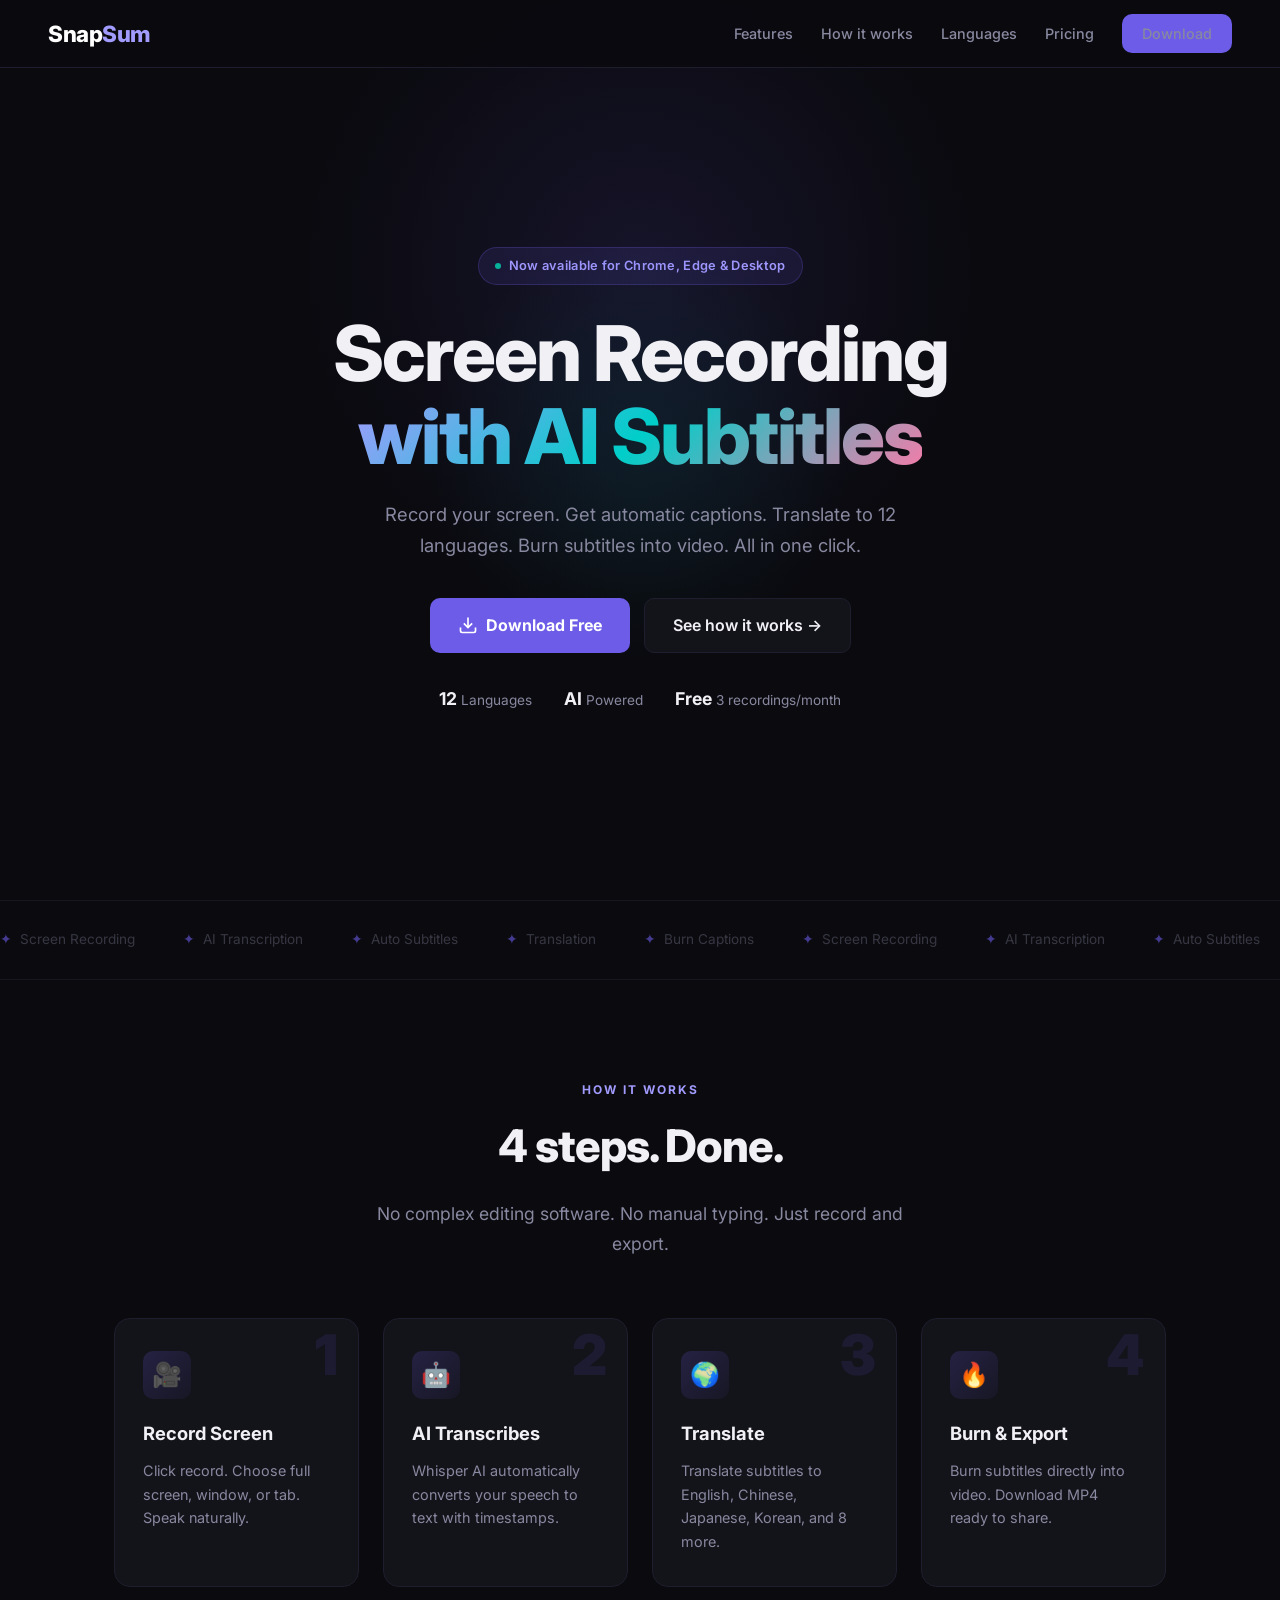
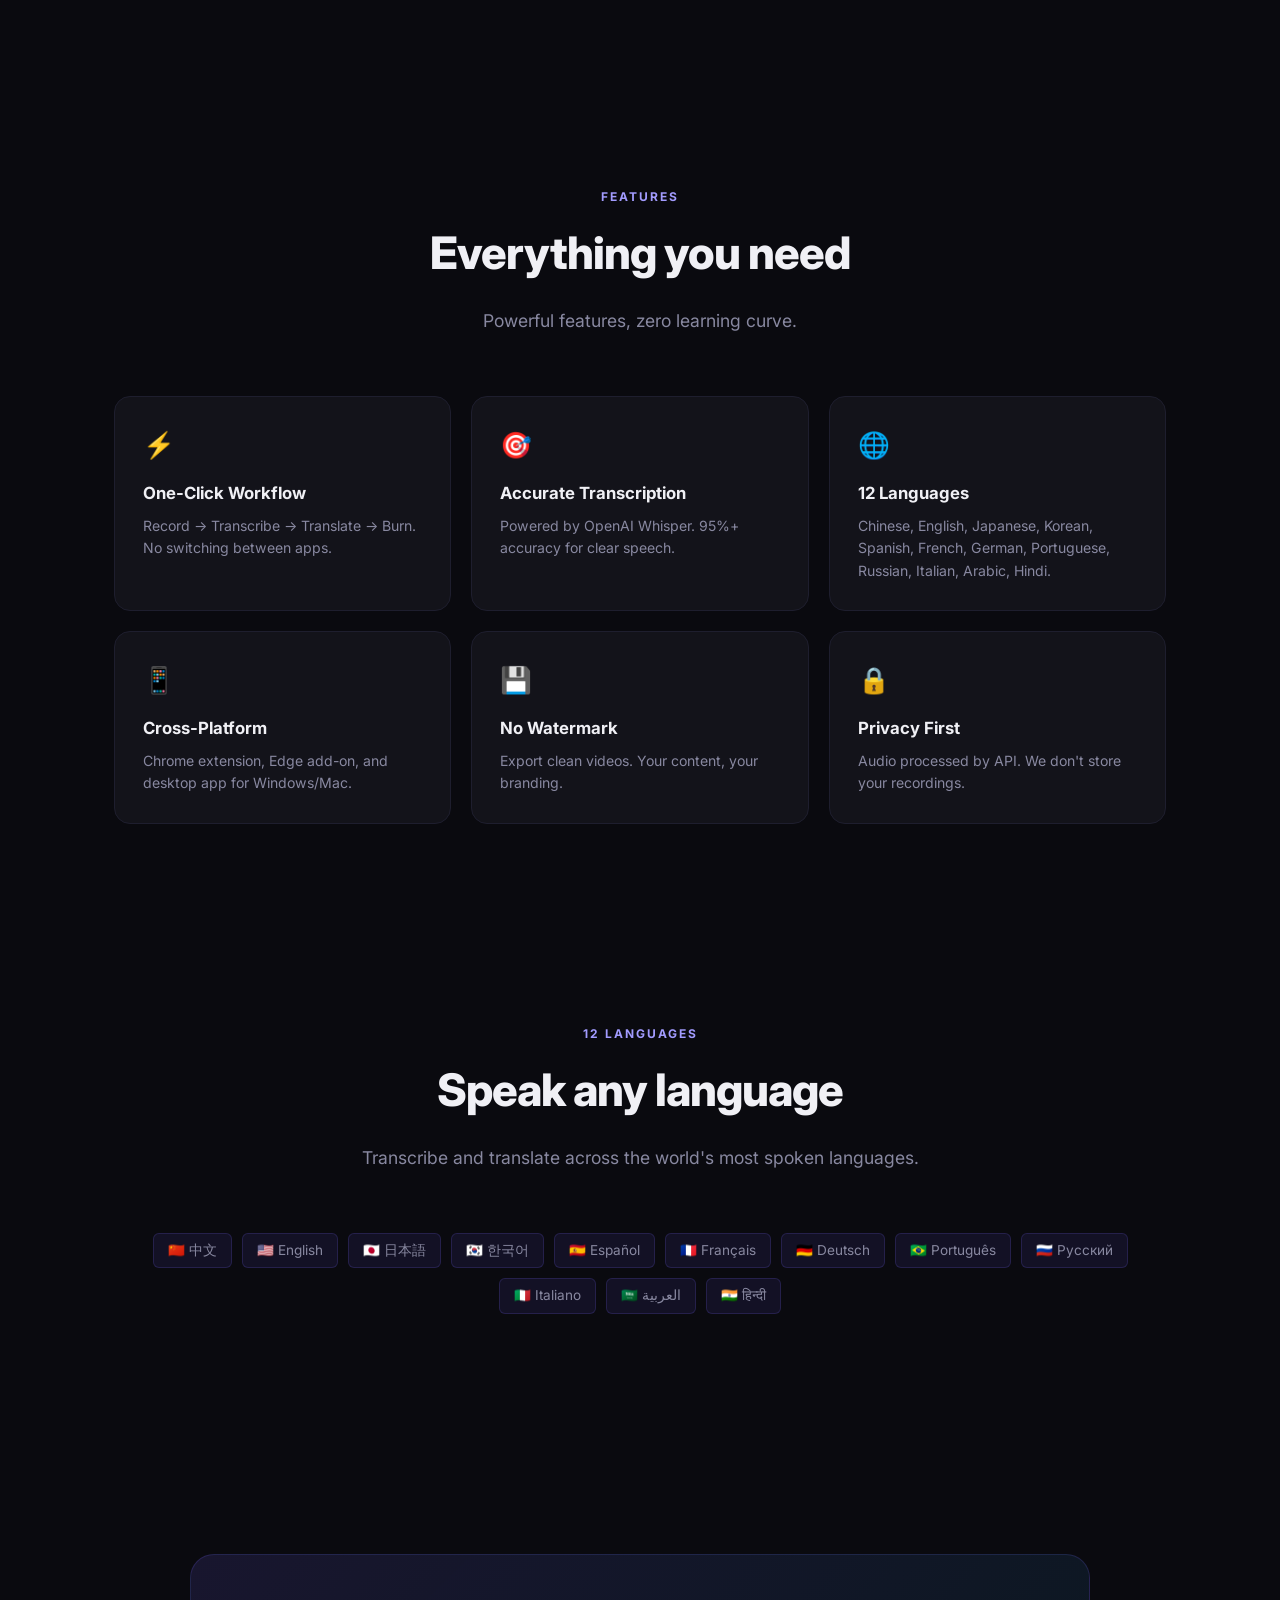
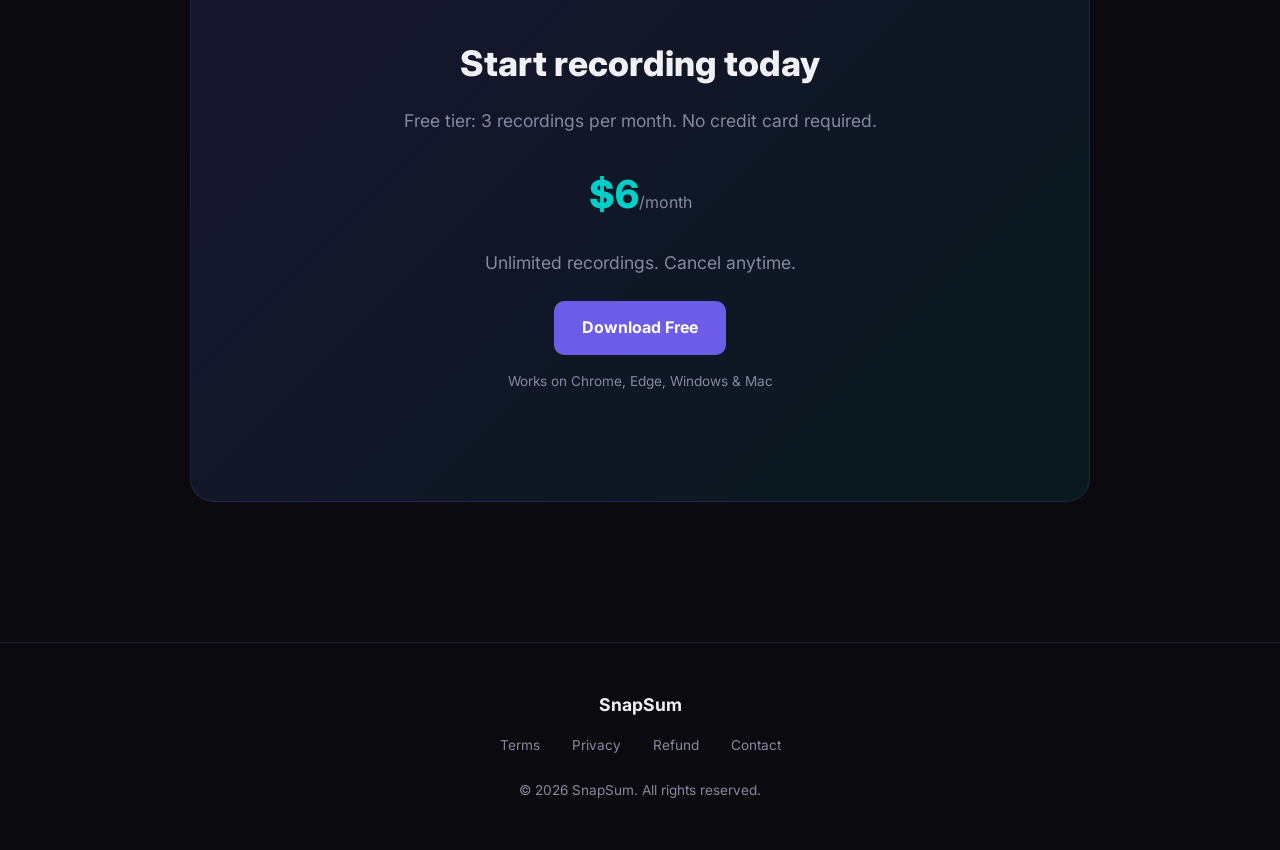
==== index.html @ 82923661 "Initial commit - SnapSum website" ====
<!DOCTYPE html>
<html lang="en">
<head>
  <meta charset="UTF-8">
  <meta name="viewport" content="width=device-width, initial-scale=1.0">
  <title>SnapSum — AI Screen Recording, Transcribe & Subtitle in One Click</title>
  <meta name="description" content="Record your screen, transcribe speech to text, translate subtitles, and burn captions into video. Works on Chrome, Edge & Desktop. Free 3 recordings/month.">
  <meta name="keywords" content="screen recorder, auto caption, subtitle, transcription, AI, screen recording, Loom alternative, video subtitle">
  <meta property="og:title" content="SnapSum — AI Screen Recording & Subtitles">
  <meta property="og:description" content="Screen → Transcribe → Translate → Burn Subtitles. One click.">
  <meta property="og:type" content="website">
  <meta property="og:url" content="https://snap-sum.com/">
  <link rel="canonical" href="https://snap-sum.com/">
  <link rel="preconnect" href="https://fonts.googleapis.com">
  <link href="https://fonts.googleapis.com/css2?family=Inter:wght@400;500;600;700;800&display=swap" rel="stylesheet">
  <link rel="stylesheet" href="style.css">
</head>
<body>
  <!-- NAV -->
  <nav>
    <a href="/" class="nav-logo">Snap<span>Sum</span></a>
    <div class="nav-links">
      <a href="#features">Features</a>
      <a href="#how">How it works</a>
      <a href="#languages">Languages</a>
      <a href="/pricing.html">Pricing</a>
      <a href="/download.html" class="btn-nav">Download</a>
    </div>
    <button class="nav-menu" onclick="toggleMenu()">☰</button>
  </nav>

  <!-- HERO -->
  <section class="hero">
    <div class="hero-badge">
      <span class="badge-dot"></span>
      Now available for Chrome, Edge & Desktop
    </div>
    <h1>Screen Recording<br><span class="gradient">with AI Subtitles</span></h1>
    <p class="hero-sub">Record your screen. Get automatic captions. Translate to 12 languages. Burn subtitles into video. All in one click.</p>
    <div class="hero-actions">
      <a href="/download.html" class="btn-primary">
        <svg width="20" height="20" viewBox="0 0 24 24" fill="none" stroke="currentColor" stroke-width="2">
          <path d="M21 15v4a2 2 0 0 1-2 2H5a2 2 0 0 1-2-2v-4"/>
          <polyline points="7 10 12 15 17 10"/>
          <line x1="12" y1="15" x2="12" y2="3"/>
        </svg>
        Download Free
      </a>
      <a href="#how" class="btn-secondary">See how it works →</a>
    </div>
    <div class="hero-stats">
      <div><strong>12</strong> Languages</div>
      <div><strong>AI</strong> Powered</div>
      <div><strong>Free</strong> 3 recordings/month</div>
    </div>
  </section>

  <!-- MARQUEE -->
  <section class="marquee-section">
    <div class="marquee-track">
      <span>Screen Recording</span>
      <span>AI Transcription</span>
      <span>Auto Subtitles</span>
      <span>Translation</span>
      <span>Burn Captions</span>
      <span>Screen Recording</span>
      <span>AI Transcription</span>
      <span>Auto Subtitles</span>
      <span>Translation</span>
      <span>Burn Captions</span>
    </div>
  </section>

  <!-- HOW IT WORKS -->
  <section id="how" class="section">
    <div class="section-label">HOW IT WORKS</div>
    <h2 class="section-title">4 steps. Done.</h2>
    <p class="section-desc">No complex editing software. No manual typing. Just record and export.</p>
    
    <div class="steps-grid">
      <div class="step-card">
        <div class="step-num">1</div>
        <div class="step-icon">🎥</div>
        <h3>Record Screen</h3>
        <p>Click record. Choose full screen, window, or tab. Speak naturally.</p>
      </div>
      <div class="step-card">
        <div class="step-num">2</div>
        <div class="step-icon">🤖</div>
        <h3>AI Transcribes</h3>
        <p>Whisper AI automatically converts your speech to text with timestamps.</p>
      </div>
      <div class="step-card">
        <div class="step-num">3</div>
        <div class="step-icon">🌍</div>
        <h3>Translate</h3>
        <p>Translate subtitles to English, Chinese, Japanese, Korean, and 8 more.</p>
      </div>
      <div class="step-card">
        <div class="step-num">4</div>
        <div class="step-icon">🔥</div>
        <h3>Burn & Export</h3>
        <p>Burn subtitles directly into video. Download MP4 ready to share.</p>
      </div>
    </div>
  </section>

  <!-- FEATURES -->
  <section id="features" class="section">
    <div class="section-label">FEATURES</div>
    <h2 class="section-title">Everything you need</h2>
    <p class="section-desc">Powerful features, zero learning curve.</p>
    
    <div class="features-grid">
      <div class="feature-card">
        <div class="feature-icon">⚡</div>
        <h3>One-Click Workflow</h3>
        <p>Record → Transcribe → Translate → Burn. No switching between apps.</p>
      </div>
      <div class="feature-card">
        <div class="feature-icon">🎯</div>
        <h3>Accurate Transcription</h3>
        <p>Powered by OpenAI Whisper. 95%+ accuracy for clear speech.</p>
      </div>
      <div class="feature-card">
        <div class="feature-icon">🌐</div>
        <h3>12 Languages</h3>
        <p>Chinese, English, Japanese, Korean, Spanish, French, German, Portuguese, Russian, Italian, Arabic, Hindi.</p>
      </div>
      <div class="feature-card">
        <div class="feature-icon">📱</div>
        <h3>Cross-Platform</h3>
        <p>Chrome extension, Edge add-on, and desktop app for Windows/Mac.</p>
      </div>
      <div class="feature-card">
        <div class="feature-icon">💾</div>
        <h3>No Watermark</h3>
        <p>Export clean videos. Your content, your branding.</p>
      </div>
      <div class="feature-card">
        <div class="feature-icon">🔒</div>
        <h3>Privacy First</h3>
        <p>Audio processed by API. We don't store your recordings.</p>
      </div>
    </div>
  </section>

  <!-- LANGUAGES -->
  <section id="languages" class="section">
    <div class="section-label">12 LANGUAGES</div>
    <h2 class="section-title">Speak any language</h2>
    <p class="section-desc">Transcribe and translate across the world's most spoken languages.</p>
    
    <div class="lang-grid">
      <span class="lang-tag">🇨🇳 中文</span>
      <span class="lang-tag">🇺🇸 English</span>
      <span class="lang-tag">🇯🇵 日本語</span>
      <span class="lang-tag">🇰🇷 한국어</span>
      <span class="lang-tag">🇪🇸 Español</span>
      <span class="lang-tag">🇫🇷 Français</span>
      <span class="lang-tag">🇩🇪 Deutsch</span>
      <span class="lang-tag">🇧🇷 Português</span>
      <span class="lang-tag">🇷🇺 Русский</span>
      <span class="lang-tag">🇮🇹 Italiano</span>
      <span class="lang-tag">🇸🇦 العربية</span>
      <span class="lang-tag">🇮🇳 हिन्दी</span>
    </div>
  </section>

  <!-- CTA -->
  <section class="section">
    <div class="cta-section">
      <h2>Start recording today</h2>
      <p>Free tier: 3 recordings per month. No credit card required.</p>
      <div class="cta-price">$6<span>/month</span></div>
      <p style="color: var(--text-muted); margin-bottom: 24px;">Unlimited recordings. Cancel anytime.</p>
      <a href="/download.html" class="btn-primary">Download Free</a>
      <p style="margin-top: 16px; font-size: 0.85rem; color: var(--text-muted);">
        Works on Chrome, Edge, Windows & Mac
      </p>
    </div>
  </section>

  <!-- FOOTER -->
  <footer>
    <div class="footer-brand">SnapSum</div>
    <div class="footer-links">
      <a href="/terms.html">Terms</a>
      <a href="/privacy.html">Privacy</a>
      <a href="/refund.html">Refund</a>
      <a href="mailto:support@snap-sum.com">Contact</a>
    </div>
    <p>© 2026 SnapSum. All rights reserved.</p>
  </footer>

  <script src="script.js"></script>
</body>
</html>
---- style.css ----
/* ===================================
   SnapSum - Main Stylesheet
   =================================== */

:root {
  --bg: #0a0a0f;
  --surface: #13131a;
  --surface-hover: #1a1a24;
  --border: #1e1e2e;
  --border-hover: #2a2a3a;
  --primary: #6c5ce7;
  --primary-light: #a29bfe;
  --primary-dark: #5a4bd4;
  --accent: #00cec9;
  --accent-secondary: #fd79a8;
  --text: #f0f0f5;
  --text-muted: #8888a0;
  --text-dim: #555566;
  --green: #00b894;
  --red: #ff7675;
  --yellow: #fdcb6e;
  
  --radius-sm: 6px;
  --radius-md: 10px;
  --radius-lg: 16px;
  --radius-xl: 24px;
  
  --shadow-sm: 0 2px 8px rgba(0,0,0,0.2);
  --shadow-md: 0 8px 24px rgba(0,0,0,0.3);
  --shadow-lg: 0 16px 48px rgba(0,0,0,0.4);
  --shadow-glow: 0 0 40px rgba(108,92,231,0.2);
}

* {
  margin: 0;
  padding: 0;
  box-sizing: border-box;
}

html {
  scroll-behavior: smooth;
}

body {
  font-family: 'Inter', -apple-system, BlinkMacSystemFont, 'Segoe UI', Roboto, sans-serif;
  background: var(--bg);
  color: var(--text);
  line-height: 1.6;
  overflow-x: hidden;
  font-size: 16px;
  -webkit-font-smoothing: antialiased;
  -moz-osx-font-smoothing: grayscale;
}

/* ===================================
   NAVIGATION
   =================================== */
nav {
  position: fixed;
  top: 0;
  left: 0;
  right: 0;
  z-index: 1000;
  display: flex;
  align-items: center;
  justify-content: space-between;
  padding: 14px 48px;
  background: rgba(10,10,15,0.85);
  backdrop-filter: blur(16px);
  border-bottom: 1px solid var(--border);
}

.nav-logo {
  font-size: 1.4rem;
  font-weight: 800;
  color: #fff;
  text-decoration: none;
  letter-spacing: -0.5px;
}

.nav-logo span {
  color: var(--primary-light);
}

.nav-links {
  display: flex;
  gap: 28px;
  align-items: center;
}

.nav-links a {
  color: var(--text-muted);
  text-decoration: none;
  font-size: 0.9rem;
  font-weight: 500;
  transition: color 0.2s;
}

.nav-links a:hover,
.nav-links a.active {
  color: var(--text);
}

.btn-nav {
  background: var(--primary);
  color: #fff;
  padding: 8px 20px;
  border-radius: var(--radius-md);
  font-weight: 600;
  font-size: 0.85rem;
  text-decoration: none;
  transition: all 0.2s;
  border: none;
  cursor: pointer;
}

.btn-nav:hover {
  background: var(--primary-light);
  transform: translateY(-1px);
}

.nav-menu {
  display: none;
  background: none;
  border: none;
  color: var(--text);
  font-size: 1.5rem;
  cursor: pointer;
}

/* ===================================
   HERO SECTION
   =================================== */
.hero {
  min-height: 100vh;
  display: flex;
  flex-direction: column;
  align-items: center;
  justify-content: center;
  text-align: center;
  padding: 140px 24px 80px;
  position: relative;
}

.hero::before {
  content: '';
  position: absolute;
  top: 30%;
  left: 50%;
  transform: translate(-50%, -50%);
  width: 800px;
  height: 800px;
  background: radial-gradient(circle, rgba(108,92,231,0.12) 0%, transparent 60%);
  pointer-events: none;
}

.hero::after {
  content: '';
  position: absolute;
  top: 50%;
  left: 50%;
  transform: translate(-50%, -50%);
  width: 600px;
  height: 600px;
  background: radial-gradient(circle, rgba(0,206,201,0.08) 0%, transparent 50%);
  pointer-events: none;
}

.hero-badge {
  display: inline-flex;
  align-items: center;
  gap: 8px;
  background: rgba(108,92,231,0.12);
  border: 1px solid rgba(108,92,231,0.25);
  color: var(--primary-light);
  font-size: 0.8rem;
  font-weight: 600;
  padding: 8px 16px;
  border-radius: 999px;
  margin-bottom: 28px;
  letter-spacing: 0.3px;
}

.badge-dot {
  width: 6px;
  height: 6px;
  background: var(--green);
  border-radius: 50%;
  animation: pulse 2s infinite;
}

@keyframes pulse {
  0%, 100% { opacity: 1; }
  50% { opacity: 0.4; }
}

h1 {
  font-size: clamp(2.8rem, 7vw, 4.8rem);
  font-weight: 800;
  line-height: 1.08;
  letter-spacing: -2px;
  margin-bottom: 20px;
  position: relative;
  z-index: 1;
}

.gradient {
  background: linear-gradient(135deg, var(--primary-light) 0%, var(--accent) 50%, var(--accent-secondary) 100%);
  -webkit-background-clip: text;
  -webkit-text-fill-color: transparent;
  background-clip: text;
}

.hero-sub {
  font-size: 1.15rem;
  color: var(--text-muted);
  max-width: 540px;
  margin-bottom: 36px;
  line-height: 1.7;
  position: relative;
  z-index: 1;
}

.hero-actions {
  display: flex;
  gap: 14px;
  flex-wrap: wrap;
  justify-content: center;
  margin-bottom: 32px;
  position: relative;
  z-index: 1;
}

.btn-primary {
  display: inline-flex;
  align-items: center;
  gap: 8px;
  background: var(--primary);
  color: #fff;
  padding: 14px 28px;
  border-radius: var(--radius-md);
  font-size: 1rem;
  font-weight: 700;
  text-decoration: none;
  transition: all 0.25s;
  border: none;
  cursor: pointer;
}

.btn-primary:hover {
  background: var(--primary-light);
  transform: translateY(-2px);
  box-shadow: 0 8px 30px rgba(108,92,231,0.35);
}

.btn-primary:disabled {
  opacity: 0.5;
  cursor: not-allowed;
  transform: none;
}

.btn-secondary {
  display: inline-flex;
  align-items: center;
  gap: 8px;
  background: var(--surface);
  color: var(--text);
  padding: 14px 28px;
  border-radius: var(--radius-md);
  font-size: 1rem;
  font-weight: 600;
  text-decoration: none;
  transition: all 0.25s;
  border: 1px solid var(--border);
}

.btn-secondary:hover {
  border-color: var(--primary-light);
  transform: translateY(-2px);
  background: var(--surface-hover);
}

.hero-stats {
  display: flex;
  gap: 32px;
  justify-content: center;
  color: var(--text-muted);
  font-size: 0.85rem;
  position: relative;
  z-index: 1;
}

.hero-stats strong {
  color: var(--text);
  font-size: 1.1rem;
}

/* ===================================
   MARQUEE
   =================================== */
.marquee-section {
  padding: 28px 0;
  border-top: 1px solid var(--border);
  border-bottom: 1px solid var(--border);
  overflow: hidden;
  opacity: 0.6;
}

.marquee-track {
  display: flex;
  gap: 48px;
  white-space: nowrap;
  animation: marquee 25s linear infinite;
  font-size: 0.85rem;
  color: var(--text-dim);
}

@keyframes marquee {
  0% { transform: translateX(0); }
  100% { transform: translateX(-50%); }
}

.marquee-track span::before {
  content: '✦';
  color: var(--primary);
  margin-right: 8px;
}

/* ===================================
   SECTIONS
   =================================== */
.section {
  padding: 100px 24px;
  max-width: 1100px;
  margin: 0 auto;
}

.section-label {
  font-size: 0.75rem;
  font-weight: 700;
  letter-spacing: 2px;
  text-transform: uppercase;
  color: var(--primary-light);
  margin-bottom: 12px;
  text-align: center;
}

.section-title {
  font-size: clamp(2rem, 4vw, 2.8rem);
  font-weight: 800;
  letter-spacing: -1px;
  margin-bottom: 16px;
  text-align: center;
}

.section-desc {
  color: var(--text-muted);
  font-size: 1.1rem;
  max-width: 560px;
  margin: 0 auto 60px;
  text-align: center;
  line-height: 1.7;
}

/* ===================================
   STEPS GRID
   =================================== */
.steps-grid {
  display: grid;
  grid-template-columns: repeat(auto-fit, minmax(240px, 1fr));
  gap: 24px;
}

.step-card {
  background: var(--surface);
  border: 1px solid var(--border);
  border-radius: var(--radius-lg);
  padding: 32px 28px;
  transition: all 0.3s;
  position: relative;
  overflow: hidden;
}

.step-card:hover {
  border-color: var(--primary);
  transform: translateY(-4px);
  box-shadow: var(--shadow-md);
}

.step-num {
  font-size: 3.5rem;
  font-weight: 900;
  color: rgba(108,92,231,0.12);
  position: absolute;
  top: 8px;
  right: 20px;
  line-height: 1;
}

.step-icon {
  width: 48px;
  height: 48px;
  background: linear-gradient(135deg, rgba(108,92,231,0.2), rgba(108,92,231,0.05));
  border-radius: var(--radius-md);
  display: flex;
  align-items: center;
  justify-content: center;
  margin-bottom: 20px;
  font-size: 1.5rem;
}

.step-card h3 {
  font-size: 1.15rem;
  font-weight: 700;
  margin-bottom: 10px;
}

.step-card p {
  color: var(--text-muted);
  font-size: 0.9rem;
  line-height: 1.65;
}

/* ===================================
   FEATURES GRID
   =================================== */
.features-grid {
  display: grid;
  grid-template-columns: repeat(auto-fit, minmax(300px, 1fr));
  gap: 20px;
}

.feature-card {
  background: var(--surface);
  border: 1px solid var(--border);
  border-radius: var(--radius-lg);
  padding: 28px;
  transition: all 0.3s;
}

.feature-card:hover {
  border-color: var(--primary);
  transform: translateY(-2px);
}

.feature-icon {
  font-size: 1.6rem;
  margin-bottom: 14px;
}

.feature-card h3 {
  font-size: 1.05rem;
  font-weight: 700;
  margin-bottom: 8px;
}

.feature-card p {
  color: var(--text-muted);
  font-size: 0.88rem;
  line-height: 1.6;
}

/* ===================================
   LANGUAGE TAGS
   =================================== */
.lang-grid {
  display: flex;
  flex-wrap: wrap;
  gap: 10px;
  justify-content: center;
  margin-top: 24px;
}

.lang-tag {
  background: rgba(108,92,231,0.1);
  border: 1px solid rgba(108,92,231,0.2);
  padding: 6px 14px;
  border-radius: var(--radius-sm);
  font-size: 0.85rem;
  color: var(--text-muted);
  transition: all 0.2s;
}

.lang-tag:hover {
  background: rgba(108,92,231,0.2);
  color: var(--text);
}

/* ===================================
   CTA SECTION
   =================================== */
.cta-section {
  background: linear-gradient(135deg, rgba(108,92,231,0.15), rgba(0,206,201,0.08));
  border: 1px solid rgba(108,92,231,0.2);
  border-radius: var(--radius-xl);
  padding: 80px 40px;
  text-align: center;
  margin: 40px auto;
  max-width: 900px;
}

.cta-section h2 {
  font-size: 2.2rem;
  font-weight: 800;
  margin-bottom: 16px;
}

.cta-section p {
  color: var(--text-muted);
  margin-bottom: 28px;
  font-size: 1.1rem;
}

.cta-price {
  font-size: 2.4rem;
  font-weight: 800;
  color: var(--accent);
  margin-bottom: 24px;
}

.cta-price span {
  font-size: 1rem;
  font-weight: 400;
  color: var(--text-muted);
}

/* ===================================
   PRICING
   =================================== */
.pricing-section {
  padding: 140px 24px 80px;
  max-width: 900px;
  margin: 0 auto;
}

.pricing-grid {
  display: grid;
  grid-template-columns: repeat(auto-fit, minmax(300px, 1fr));
  gap: 24px;
  margin-top: 48px;
}

.pricing-card {
  background: var(--surface);
  border: 1px solid var(--border);
  border-radius: var(--radius-xl);
  padding: 36px;
  text-align: center;
  position: relative;
}

.pricing-card.featured {
  border-color: var(--primary);
  background: linear-gradient(180deg, rgba(108,92,231,0.1) 0%, var(--surface) 100%);
}

.plan-badge {
  position: absolute;
  top: -12px;
  left: 50%;
  transform: translateX(-50%);
  background: var(--primary);
  color: #fff;
  font-size: 0.7rem;
  font-weight: 700;
  padding: 6px 16px;
  border-radius: 999px;
  letter-spacing: 0.5px;
}

.plan-name {
  font-size: 1.3rem;
  font-weight: 700;
  margin-bottom: 12px;
}

.plan-price {
  font-size: 3rem;
  font-weight: 800;
  margin-bottom: 4px;
}

.plan-price span {
  font-size: 1rem;
  font-weight: 400;
  color: var(--text-muted);
}

.plan-desc {
  color: var(--text-muted);
  font-size: 0.9rem;
  margin-bottom: 24px;
}

.plan-features {
  list-style: none;
  text-align: left;
  margin-bottom: 28px;
}

.plan-features li {
  padding: 10px 0;
  border-bottom: 1px solid var(--border);
  font-size: 0.9rem;
  color: var(--text-muted);
}

.plan-features li:last-child {
  border-bottom: none;
}

.plan-features li.disabled {
  color: var(--text-dim);
  text-decoration: line-through;
  opacity: 0.5;
}

/* FAQ */
.faq-section {
  margin-top: 80px;
}

.faq-section h2 {
  text-align: center;
  margin-bottom: 40px;
  font-size: 1.8rem;
}

.faq-item {
  border-bottom: 1px solid var(--border);
}

.faq-question {
  width: 100%;
  display: flex;
  justify-content: space-between;
  align-items: center;
  padding: 20px 0;
  background: none;
  border: none;
  color: var(--text);
  font-size: 1rem;
  font-weight: 600;
  cursor: pointer;
  text-align: left;
}

.faq-icon {
  color: var(--primary);
  font-size: 1.4rem;
  transition: transform 0.2s;
}

.faq-answer {
  display: none;
  padding-bottom: 20px;
  color: var(--text-muted);
  font-size: 0.95rem;
  line-height: 1.7;
}

.faq-answer a {
  color: var(--primary-light);
}

.faq-item.active .faq-answer {
  display: block;
}

.faq-item.active .faq-icon {
  transform: rotate(45deg);
}

/* ===================================
   DOWNLOAD PAGE
   =================================== */
.platforms-grid {
  display: grid;
  grid-template-columns: repeat(auto-fit, minmax(220px, 1fr));
  gap: 20px;
  margin-top: 40px;
}

.platform-card {
  background: var(--surface);
  border: 1px solid var(--border);
  border-radius: var(--radius-lg);
  padding: 28px;
  text-align: center;
  transition: all 0.3s;
}

.platform-card:hover {
  border-color: var(--primary);
}

.platform-icon {
  font-size: 2.5rem;
  margin-bottom: 16px;
}

.platform-card h3 {
  font-size: 1.1rem;
  font-weight: 700;
  margin-bottom: 8px;
}

.platform-card p {
  color: var(--text-muted);
  font-size: 0.85rem;
  margin-bottom: 16px;
}

.platform-version {
  display: block;
  margin-top: 12px;
  font-size: 0.75rem;
  color: var(--text-dim);
}

/* Quick Start Steps */
.steps-vertical {
  max-width: 600px;
  margin: 40px auto 0;
}

.step-item {
  display: flex;
  gap: 20px;
  padding: 20px 0;
  border-bottom: 1px solid var(--border);
}

.step-item:last-child {
  border-bottom: none;
}

.step-item .step-num {
  position: static;
  width: 36px;
  height: 36px;
  background: var(--primary);
  color: #fff;
  border-radius: 50%;
  display: flex;
  align-items: center;
  justify-content: center;
  font-size: 1rem;
  font-weight: 700;
  flex-shrink: 0;
}

.step-content h3 {
  font-size: 1rem;
  font-weight: 700;
  margin-bottom: 4px;
}

.step-content p {
  color: var(--text-muted);
  font-size: 0.9rem;
}

/* System Requirements */
.reqs-grid {
  display: grid;
  grid-template-columns: repeat(auto-fit, minmax(250px, 1fr));
  gap: 20px;
  margin-top: 40px;
}

.req-card {
  background: var(--surface);
  border: 1px solid var(--border);
  border-radius: var(--radius-lg);
  padding: 24px;
}

.req-card h3 {
  font-size: 1rem;
  font-weight: 700;
  margin-bottom: 16px;
}

.req-card ul {
  list-style: none;
}

.req-card li {
  padding: 6px 0;
  color: var(--text-muted);
  font-size: 0.9rem;
}

/* ===================================
   LEGAL PAGES
   =================================== */
.legal-page {
  max-width: 800px;
  margin: 140px auto 80px;
  padding: 0 24px;
}

.legal-page h1 {
  font-size: 2.5rem;
  margin-bottom: 8px;
}

.legal-date {
  color: var(--text-muted);
  font-size: 0.9rem;
  margin-bottom: 48px;
  padding-bottom: 24px;
  border-bottom: 1px solid var(--border);
}

.legal-page section {
  margin-bottom: 40px;
}

.legal-page h2 {
  font-size: 1.3rem;
  font-weight: 700;
  margin-bottom: 16px;
  color: var(--text);
}

.legal-page h3 {
  font-size: 1.1rem;
  font-weight: 600;
  margin: 20px 0 12px;
  color: var(--text);
}

.legal-page p {
  color: var(--text-muted);
  line-height: 1.8;
  margin-bottom: 16px;
}

.legal-page ul {
  margin: 16px 0;
  padding-left: 24px;
}

.legal-page li {
  color: var(--text-muted);
  line-height: 1.8;
  margin-bottom: 8px;
}

.legal-page a {
  color: var(--primary-light);
}

.legal-page strong {
  color: var(--text);
}

/* ===================================
   FOOTER
   =================================== */
footer {
  border-top: 1px solid var(--border);
  padding: 48px 24px;
  text-align: center;
  color: var(--text-muted);
  font-size: 0.85rem;
}

.footer-brand {
  font-weight: 700;
  color: var(--text);
  margin-bottom: 16px;
  font-size: 1.1rem;
}

.footer-links {
  margin-bottom: 24px;
}

.footer-links a {
  color: var(--text-muted);
  text-decoration: none;
  margin: 0 14px;
  transition: color 0.2s;
}

.footer-links a:hover {
  color: var(--text);
}

/* ===================================
   RESPONSIVE
   =================================== */
@media (max-width: 768px) {
  nav {
    padding: 12px 20px;
  }
  
  .nav-links {
    display: none;
  }
  
  .nav-menu {
    display: block;
  }
  
  h1 {
    font-size: 2.4rem;
    letter-spacing: -1px;
  }
  
  .hero {
    padding: 120px 20px 60px;
  }
  
  .hero-stats {
    flex-direction: column;
    gap: 12px;
  }
  
  .section {
    padding: 60px 20px;
  }
  
  .cta-section {
    padding: 48px 24px;
    border-radius: var(--radius-lg);
  }
  
  .pricing-grid {
    grid-template-columns: 1fr;
  }
  
  .legal-page {
    margin-top: 120px;
  }
  
  .legal-page h1 {
    font-size: 2rem;
  }
}

@media (max-width: 480px) {
  .btn-primary,
  .btn-secondary {
    padding: 12px 20px;
    font-size: 0.9rem;
  }
  
  h1 {
    font-size: 2rem;
  }
  
  .hero-sub {
    font-size: 1rem;
  }
  
  .steps-grid,
  .features-grid {
    grid-template-columns: 1fr;
  }
  
  .platforms-grid {
    grid-template-columns: 1fr;
  }
}
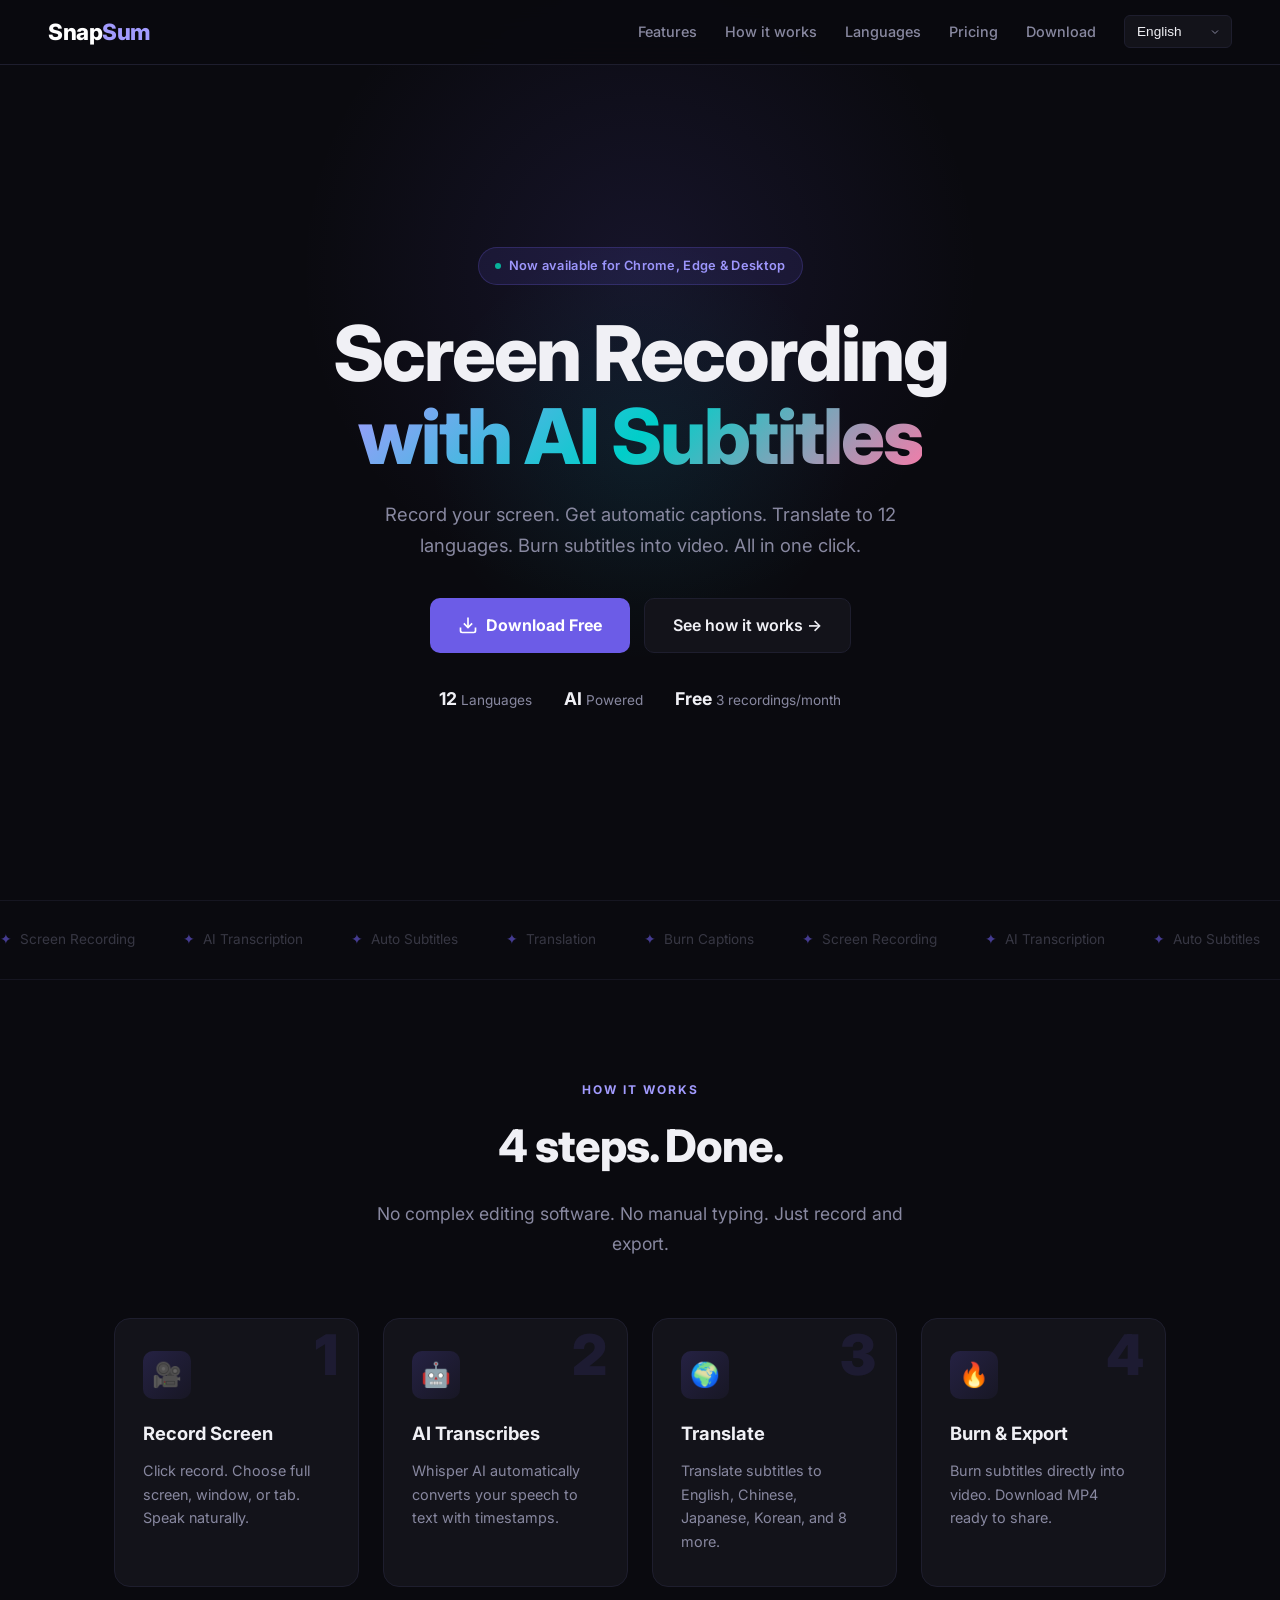
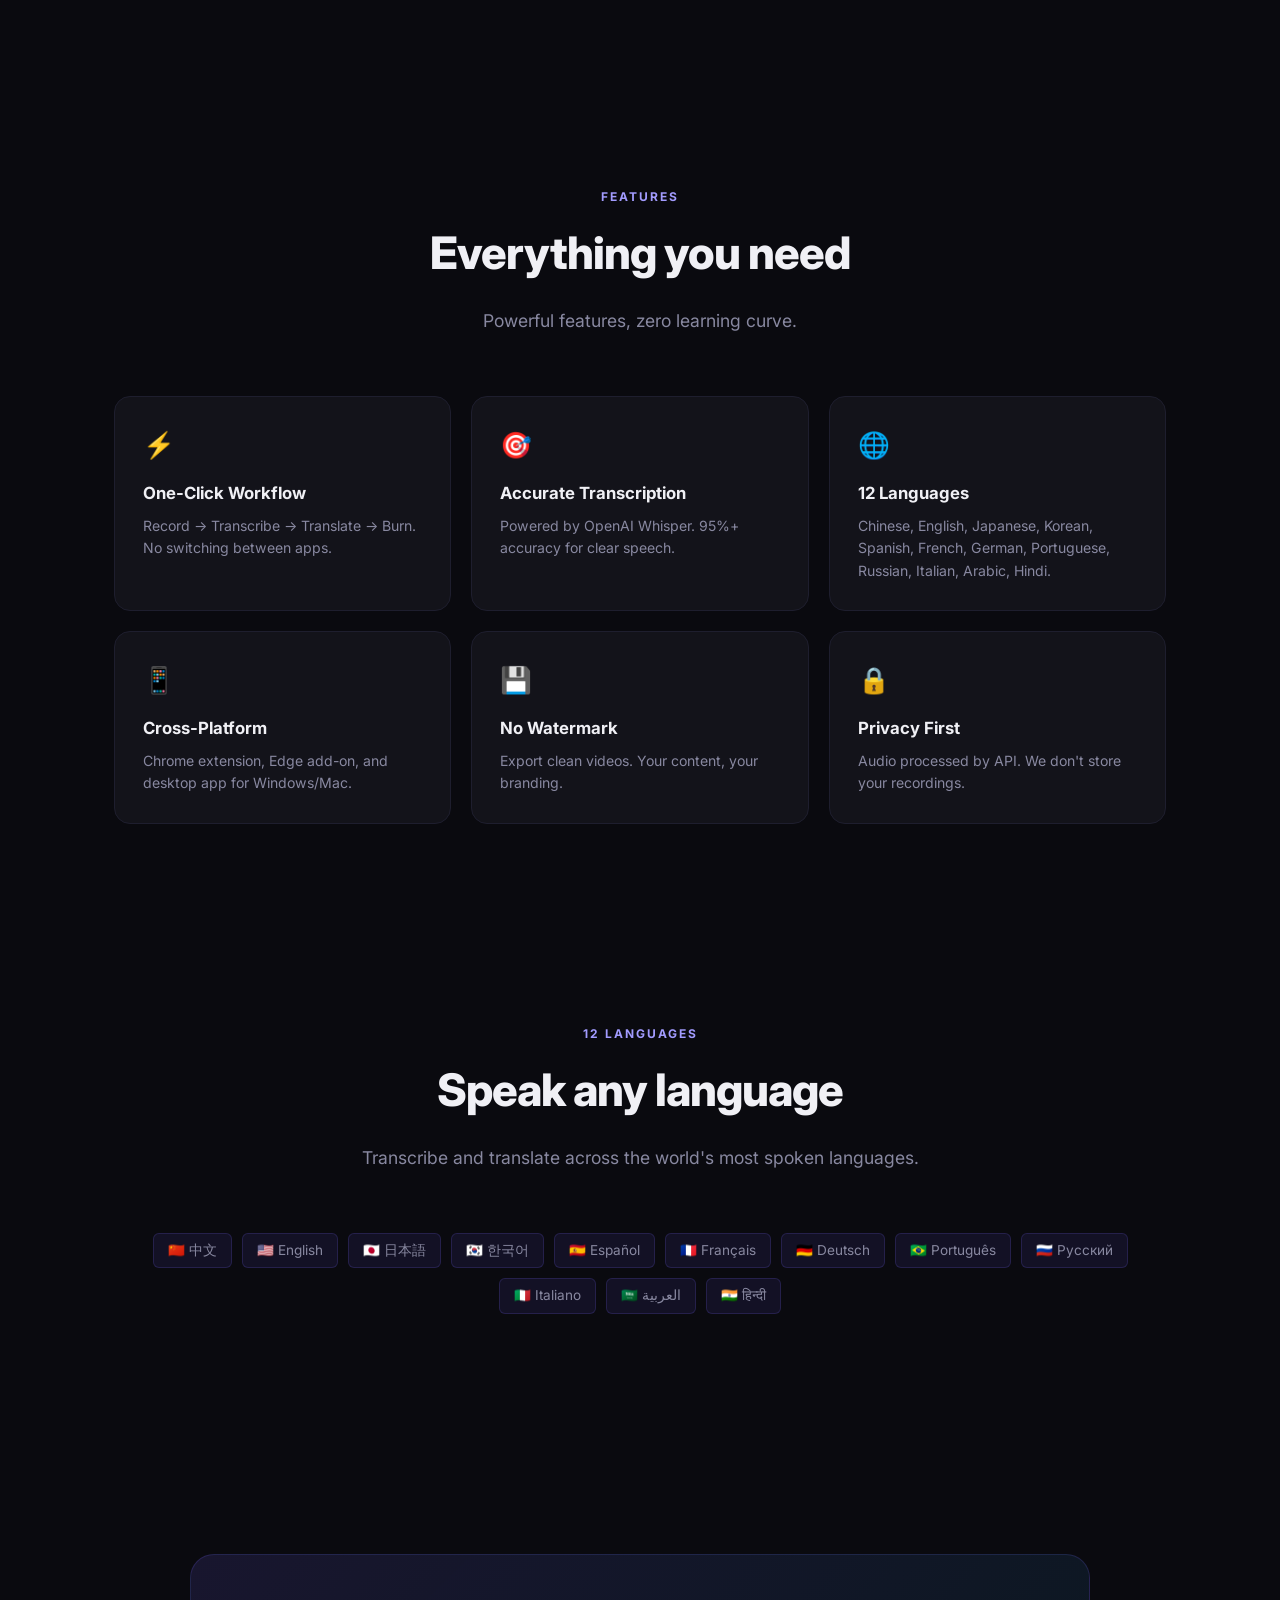
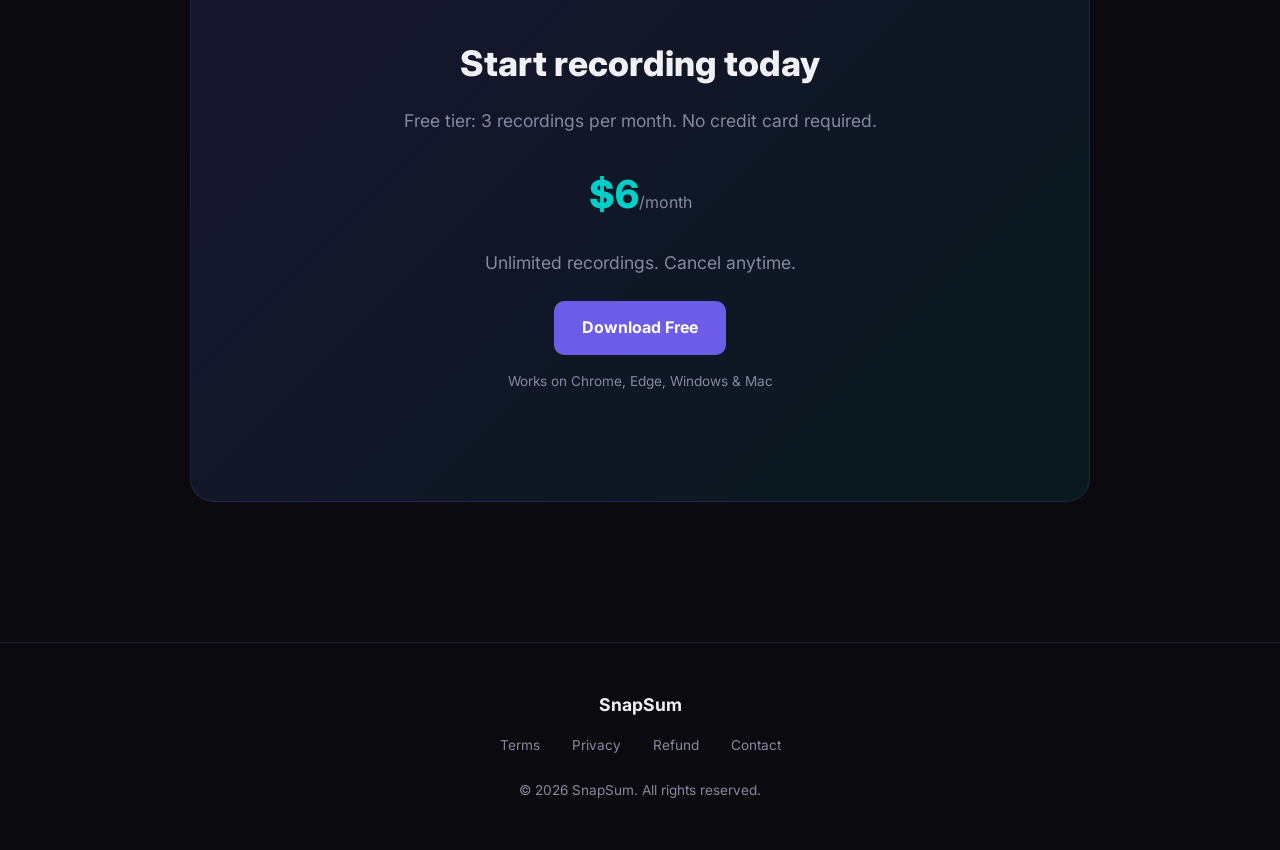
==== commit 46df9199: "Add multi-language support (12 languages) with dropdown selector" ====
--- a/index.html
+++ b/index.html
@@ -20,11 +20,25 @@
   <nav>
     <a href="/" class="nav-logo">Snap<span>Sum</span></a>
     <div class="nav-links">
-      <a href="#features">Features</a>
-      <a href="#how">How it works</a>
-      <a href="#languages">Languages</a>
-      <a href="/pricing.html">Pricing</a>
-      <a href="/download.html" class="btn-nav">Download</a>
+      <a href="#features" data-i18n="nav.features">Features</a>
+      <a href="#how" data-i18n="nav.how">How it works</a>
+      <a href="#languages" data-i18n="nav.languages">Languages</a>
+      <a href="/pricing.html" data-i18n="nav.pricing">Pricing</a>
+      <a href="/download.html" class="btn-nav" data-i18n="nav.download">Download</a>
+      <select id="lang-select" class="lang-select" onchange="changeLanguage(this.value)">
+        <option value="en">English</option>
+        <option value="zh-CN">中文</option>
+        <option value="zh-TW">繁體中文</option>
+        <option value="ja">日本語</option>
+        <option value="ko">한국어</option>
+        <option value="fr">Français</option>
+        <option value="de">Deutsch</option>
+        <option value="es">Español</option>
+        <option value="pt">Português</option>
+        <option value="ru">Русский</option>
+        <option value="ar">العربية</option>
+        <option value="hi">हिन्दी</option>
+      </select>
     </div>
     <button class="nav-menu" onclick="toggleMenu()">☰</button>
   </nav>
@@ -33,10 +47,10 @@
   <section class="hero">
     <div class="hero-badge">
       <span class="badge-dot"></span>
-      Now available for Chrome, Edge & Desktop
-    </div>
-    <h1>Screen Recording<br><span class="gradient">with AI Subtitles</span></h1>
-    <p class="hero-sub">Record your screen. Get automatic captions. Translate to 12 languages. Burn subtitles into video. All in one click.</p>
+      <span data-i18n="hero.badge">Now available for Chrome, Edge & Desktop</span>
+    </div>
+    <h1><span data-i18n="hero.title1">Screen Recording</span><br><span class="gradient" data-i18n="hero.title2">with AI Subtitles</span></h1>
+    <p class="hero-sub" data-i18n="hero.subtitle">Record your screen. Get automatic captions. Translate to 12 languages. Burn subtitles into video. All in one click.</p>
     <div class="hero-actions">
       <a href="/download.html" class="btn-primary">
         <svg width="20" height="20" viewBox="0 0 24 24" fill="none" stroke="currentColor" stroke-width="2">
@@ -44,14 +58,14 @@
           <polyline points="7 10 12 15 17 10"/>
           <line x1="12" y1="15" x2="12" y2="3"/>
         </svg>
-        Download Free
+        <span data-i18n="hero.download">Download Free</span>
       </a>
-      <a href="#how" class="btn-secondary">See how it works →</a>
+      <a href="#how" class="btn-secondary"><span data-i18n="hero.seeHow">See how it works →</span></a>
     </div>
     <div class="hero-stats">
-      <div><strong>12</strong> Languages</div>
-      <div><strong>AI</strong> Powered</div>
-      <div><strong>Free</strong> 3 recordings/month</div>
+      <div><strong>12</strong> <span data-i18n="hero.languages">Languages</span></div>
+      <div><strong>AI</strong> <span data-i18n="hero.powered">Powered</span></div>
+      <div><strong><span data-i18n="hero.free">Free</span></strong> <span data-i18n="hero.freeDesc">3 recordings/month</span></div>
     </div>
   </section>
 
--- a/style.css
+++ b/style.css
@@ -101,6 +101,43 @@
   color: var(--text);
 }
 
+/* Language Selector */
+.lang-select {
+  appearance: none;
+  background: var(--surface);
+  border: 1px solid var(--border);
+  border-radius: var(--radius-sm);
+  padding: 8px 32px 8px 12px;
+  color: var(--text);
+  font-size: 0.85rem;
+  font-weight: 500;
+  cursor: pointer;
+  transition: all 0.2s;
+  background-image: url("data:image/svg+xml,%3Csvg xmlns='http://www.w3.org/2000/svg' width='12' height='12' viewBox='0 0 24 24' fill='none' stroke='%238888a0' stroke-width='2'%3E%3Cpath d='M6 9l6 6 6-6'/%3E%3C/svg%3E");
+  background-repeat: no-repeat;
+  background-position: right 10px center;
+}
+
+.lang-select:hover {
+  border-color: var(--border-hover);
+  background-color: var(--surface-hover);
+}
+
+.lang-select:focus {
+  outline: none;
+  border-color: var(--primary);
+  box-shadow: 0 0 0 3px rgba(108,92,231,0.2);
+}
+
+@media (max-width: 768px) {
+  .lang-select {
+    width: 100%;
+    margin-top: 12px;
+  }
+}
+  color: var(--text);
+}
+
 .btn-nav {
   background: var(--primary);
   color: #fff;
